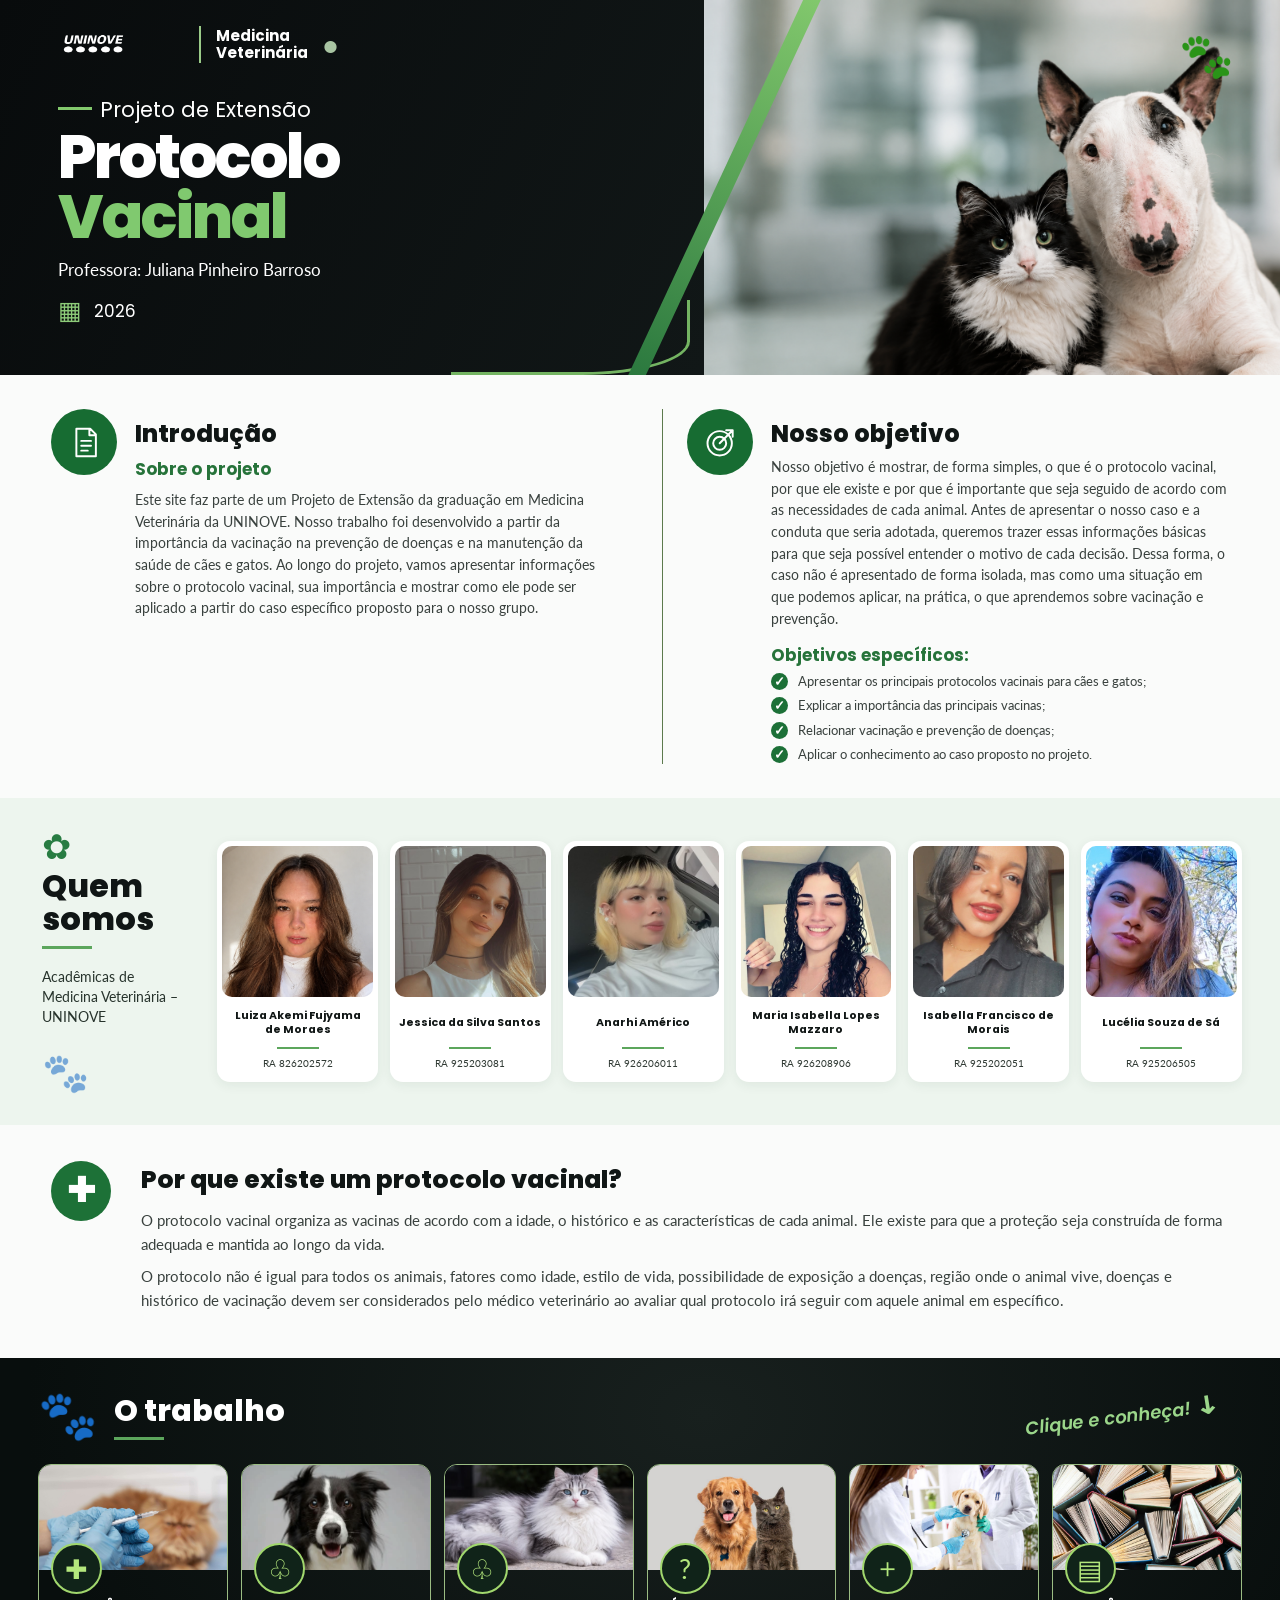
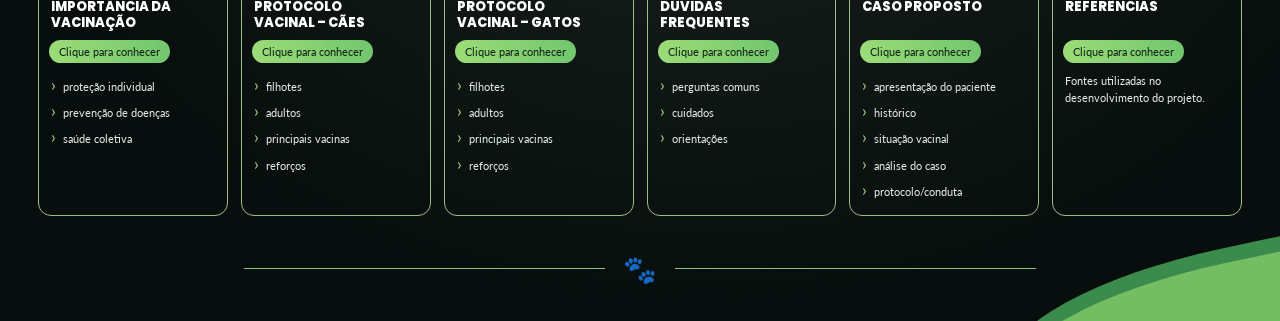
==== VETLINK/index.html @ 6db933c5 "Add files via upload Primeira versão do site VETLINK" ====
<!DOCTYPE html>
<html lang="pt-BR">
<head>
  <meta charset="UTF-8">
  <meta name="viewport" content="width=device-width, initial-scale=1.0">
  <title>Protocolo Vacinal | Medicina Veterinária - UNINOVE</title>

  <link rel="preconnect" href="https://fonts.googleapis.com">
  <link rel="preconnect" href="https://fonts.gstatic.com" crossorigin>
  <link href="https://fonts.googleapis.com/css2?family=Lato:wght@400;700;900&family=Poppins:wght@400;500;600;700;800&display=swap" rel="stylesheet">

  <link rel="stylesheet" href="css/style.css">
</head>

<body>

  <!-- BANNER PRINCIPAL -->
  <header class="hero" id="inicio">

    <div class="hero-copy">

      <div class="brand">
        <img src="img/uninove.png" alt="UNINOVE" class="uninove-logo">
        <span class="brand-divider"></span>
        <span class="course-name">Medicina<br>Veterinária</span>
        <span class="brand-paw" aria-hidden="true">●</span>
      </div>

      <div class="hero-title">
        <p class="project-label">Projeto de Extensão</p>

        <h1>
          Protocolo<br>
          <span>Vacinal</span>
        </h1>

        <p class="teacher">Professora: Juliana Pinheiro Barroso</p>

        <p class="year">
          <span class="calendar-icon" aria-hidden="true">▦</span>
          2026
        </p>
      </div>

      <div class="line-art" aria-hidden="true"></div>

    </div>

    <div class="hero-photo">
      <img src="img/banner-principal.png" alt="Cachorro e gato lado a lado">
      <span class="hero-paw" aria-hidden="true">🐾</span>
    </div>

  </header>


  <main>

    <!-- INTRODUÇÃO E OBJETIVO -->
    <section class="intro-section section-wrap" id="introducao">

      <article class="intro-column">

        <div class="round-icon" aria-hidden="true">
          <svg viewBox="0 0 48 48">
            <path d="M14 7h17l7 7v27H14zM30 7v8h8M20 22h12M20 28h12M20 34h8"/>
          </svg>
        </div>

        <div class="intro-content">
          <h2>Introdução</h2>
          <h3>Sobre o projeto</h3>

          <p>
            Este site faz parte de um Projeto de Extensão da graduação em Medicina Veterinária da UNINOVE. Nosso trabalho foi desenvolvido a partir da importância da vacinação na prevenção de doenças e na manutenção da saúde de cães e gatos. 

Ao longo do projeto, vamos apresentar informações sobre o protocolo vacinal, sua importância e mostrar como ele pode ser aplicado a partir do caso específico proposto para o nosso grupo. 
          </p>
        </div>

      </article>


      <article class="objective-column">

        <div class="round-icon" aria-hidden="true">
          <svg viewBox="0 0 48 48">
            <circle cx="23" cy="25" r="15"/>
            <circle cx="23" cy="25" r="8"/>
            <path d="M23 25 39 9M31 9h8v8M23 25l7-7"/>
          </svg>
        </div>

        <div class="intro-content">
          <h2>Nosso objetivo</h2>

          <p>
            Nosso objetivo é mostrar, de forma simples, o que é o protocolo vacinal, por que ele existe e por que é importante que seja seguido de acordo com as necessidades de cada animal. 

Antes de apresentar o nosso caso e a conduta que seria adotada, queremos trazer essas informações básicas para que seja possível entender o motivo de cada decisão. Dessa forma, o caso não é apresentado de forma isolada, mas como uma situação em que podemos aplicar, na prática, o que aprendemos sobre vacinação e prevenção. 
          </p>

          <h3 class="specific-title">Objetivos específicos:</h3>

          <ul class="check-list">
            <li>Apresentar os principais protocolos vacinais para cães e gatos;</li>
            <li>Explicar a importância das principais vacinas;</li>
            <li>Relacionar vacinação e prevenção de doenças;</li>
            <li>Aplicar o conhecimento ao caso proposto no projeto.</li>
          </ul>
        </div>

      </article>

    </section>


    <!-- QUEM SOMOS -->
    <section class="team-section" id="equipe">

      <div class="team-inner">

        <div class="team-heading">

          <span class="people-icon" aria-hidden="true">✿</span>

          <h2>Quem<br>somos</h2>

          <span class="short-rule"></span>

          <p>
            Acadêmicas de<br>
            Medicina Veterinária –<br>
            UNINOVE
          </p>

          <span class="pale-paw" aria-hidden="true">🐾</span>

        </div>


        <div class="team-grid">

          <article class="member-card">
            <img src="img/LUIZA.png" alt="Luiza Akemi Fujyama de Moraes">
            <h3>Luiza Akemi Fujyama<br>de Moraes</h3>
            <span class="member-rule"></span>
            <p>RA 826202572</p>
          </article>

          <article class="member-card">
            <img src="img/JESSICA.jpeg" alt="Jessica da Silva Santos">
            <h3>Jessica da Silva Santos</h3>
            <span class="member-rule"></span>
            <p>RA 925203081</p>
          </article>

          <article class="member-card">
            <img src="img/ANARHI.jpeg" alt="Anarhi Américo">
            <h3>Anarhi Américo</h3>
            <span class="member-rule"></span>
            <p>RA 926206011</p>
          </article>

          <article class="member-card">
            <img src="img/MARIA ISABELLA.jpeg" alt="Maria Isabella Lopes Mazzaro">
            <h3>Maria Isabella Lopes<br>Mazzaro</h3>
            <span class="member-rule"></span>
            <p>RA 926208906</p>
          </article>

          <article class="member-card">
            <img src="img/ISABELLA.jpeg" alt="Isabella Francisco de Morais">
            <h3>Isabella Francisco de Morais</h3>
            <span class="member-rule"></span>
            <p>RA 925202051</p>
          </article>

          <article class="member-card">
            <img src="img/LUCELIA.jpeg" alt="Lucélia Souza de Sá">
            <h3>Lucélia Souza de Sá</h3>
            <span class="member-rule"></span>
            <p>RA 925206505</p>
          </article>

        </div>

      </div>

    </section>


    <!-- IMPORTÂNCIA DO PROTOCOLO -->
    <section class="protocol-why section-wrap" id="protocolo">

      <div class="why-icon" aria-hidden="true">✚</div>

      <div>
        <h2>Por que existe um protocolo vacinal?</h2>

        <p>
          O protocolo vacinal organiza as vacinas de acordo com a idade,
          o histórico e as características de cada animal. Ele existe para
          que a proteção seja construída de forma adequada e mantida ao
          longo da vida.
        </p>

        <p>
          O protocolo não é igual para todos os animais, fatores como idade,
          estilo de vida, possibilidade de exposição a doenças, região onde
          o animal vive, doenças e histórico de vacinação devem ser
          considerados pelo médico veterinário ao avaliar qual protocolo
          irá seguir com aquele animal em específico.
        </p>
      </div>

    </section>


    <!-- O TRABALHO -->
    <section class="work-section" id="trabalho">

      <div class="work-inner">

        <div class="work-heading">

          <span class="work-paw" aria-hidden="true">🐾</span>

          <div>
            <h2>O trabalho</h2>
            <span class="short-rule"></span>
          </div>

          <p class="click-note">
            Clique e conheça!
            <span>↘</span>
          </p>

        </div>


        <div class="work-grid">

          <!-- CARD 1 -->
          <a class="work-card" href="pages/importancia-vacinacao.html">

            <img src="img/principais-vacinas.jpg" alt="Materiais utilizados na vacinação">

            <span class="work-symbol">✚</span>

            <h3>IMPORTÂNCIA DA<br>VACINAÇÃO</h3>

            <span class="card-cta">Clique para conhecer</span>

            <ul>
              <li>proteção individual</li>
              <li>prevenção de doenças</li>
              <li>saúde coletiva</li>
            </ul>

          </a>


          <!-- CARD 2 -->
          <a class="work-card" href="pages/protocolo-caes.html">

            <img src="img/cachorro.jpeg" alt="Cachorro">

            <span class="work-symbol">♧</span>

            <h3>PROTOCOLO<br>VACINAL – CÃES</h3>

            <span class="card-cta">Clique para conhecer</span>

            <ul>
              <li>filhotes</li>
              <li>adultos</li>
              <li>principais vacinas</li>
              <li>reforços</li>
            </ul>

          </a>


          <!-- CARD 3 -->
          <a class="work-card" href="pages/protocolo-gatos.html">

            <img src="img/gato.jpeg" alt="Gato">

            <span class="work-symbol">♧</span>

            <h3>PROTOCOLO<br>VACINAL – GATOS</h3>

            <span class="card-cta">Clique para conhecer</span>

            <ul>
              <li>filhotes</li>
              <li>adultos</li>
              <li>principais vacinas</li>
              <li>reforços</li>
            </ul>

          </a>


          <!-- CARD 4 -->
          <a class="work-card" href="pages/duvidas-frequentes.html">

            <img src="img/duvida.jpg" alt="Profissional veterinário atendendo um animal">

            <span class="work-symbol">?</span>

            <h3>DÚVIDAS<br>FREQUENTES</h3>

            <span class="card-cta">Clique para conhecer</span>

            <ul>
              <li>perguntas comuns</li>
              <li>cuidados</li>
              <li>orientações</li>
            </ul>

          </a>


          <!-- CARD 5 -->
          <a class="work-card" href="pages/caso-proposto.html">

            <img src="img/caso-proposto.jpg" alt="Atendimento veterinário">

            <span class="work-symbol">＋</span>

            <h3>CASO PROPOSTO</h3>

            <span class="card-cta">Clique para conhecer</span>

            <ul>
              <li>apresentação do paciente</li>
              <li>histórico</li>
              <li>situação vacinal</li>
              <li>análise do caso</li>
              <li>protocolo/conduta</li>
            </ul>

          </a>


          <!-- CARD 6 -->
          <a class="work-card" href="pages/referencias.html">

            <img src="img/referencias.jpg" alt="Livros e materiais de consulta">

            <span class="work-symbol">▤</span>

            <h3>REFERÊNCIAS</h3>

            <span class="card-cta">Clique para conhecer</span>

            <p class="reference-summary">
              Fontes utilizadas no desenvolvimento do projeto.
            </p>

          </a>

        </div>


        <!-- RODAPÉ -->
        <footer class="site-footer">
          <span></span>
          <b>🐾</b>
          <span></span>
        </footer>

      </div>

    </section>

  </main>

  <script src="js/script.js"></script>

</body>
</html>
---- VETLINK/css/style.css ----
* {
  margin: 0;
  padding: 0;
  box-sizing: border-box;
}

:root {
  --green-dark: #26402B;
  --green: #5C7A4D;
  --green-light: #A8C4A2;
  --green-bright: #83C96D;
  --cream: #E7E2D6;
  --brown: #8A6F4E;
  --ink: #101615;
  --paper: #FAFBFA;
}

html {
  scroll-behavior: smooth;
}

body {
  color: var(--ink);
  background: var(--paper);
  font-family: "Lato", sans-serif;
}

img {
  display: block;
  max-width: 100%;
}


/* BANNER PRINCIPAL */

.hero {
  min-height: 375px;
  display: grid;
  grid-template-columns: 55% 45%;
  background: #080d0d;
  color: white;
  overflow: hidden;
}

.hero-copy {
  position: relative;
  z-index: 1;
  padding: 22px 34px 26px 4.5vw;
  background: linear-gradient(115deg, #080b0c 0%, #111717 100%);
}

.hero-copy::after {
  content: "";
  position: absolute;
  top: -8%;
  right: -25px;
  width: 16px;
  height: 120%;
  background: linear-gradient(var(--green-bright), #26743c);
  transform: rotate(25deg);
  z-index: 3;
}

.brand {
  display: flex;
  align-items: center;
  gap: 15px;
  min-height: 44px;
  position: relative;
  z-index: 4;
}

.uninove-logo {
  width: 126px;
  max-height: 40px;
  object-fit: contain;
  object-position: left center;
}

.brand-divider {
  height: 37px;
  width: 2px;
  background: #9acb88;
}

.course-name {
  font: 700 15px/1.15 "Poppins", sans-serif;
}

.brand-paw {
  color: var(--green-light);
  font-size: 25px;
}

.hero-title {
  margin-top: 28px;
  position: relative;
  z-index: 4;
}

.project-label {
  font: 400 21px "Poppins", sans-serif;
  margin-left: 42px;
  position: relative;
}

.project-label::before {
  content: "";
  width: 34px;
  height: 3px;
  background: var(--green-bright);
  position: absolute;
  left: -42px;
  top: 13px;
}

.hero h1 {
  font: 800 clamp(42px, 5vw, 61px)/.98 "Poppins", sans-serif;
  letter-spacing: -2px;
  margin: 2px 0 12px;
}

.hero h1 span {
  color: #80c96f;
}

.teacher {
  font-size: 17px;
  margin: 10px 0 12px;
}

.year {
  font: 17px "Poppins", sans-serif;
  display: flex;
  gap: 12px;
  align-items: center;
}

.calendar-icon {
  color: #8dcc79;
  font-size: 25px;
}

.line-art {
  position: absolute;
  bottom: 0;
  right: 2%;
  width: 34%;
  height: 75px;
  border-bottom: 3px solid #7fc66b;
  border-right: 3px solid #7fc66b;
  border-radius: 0 0 45% 0;
  opacity: .9;
}

.hero-photo {
  min-height: 375px;
  position: relative;
  margin-left: -1px;
}

.hero-photo img {
  width: 100%;
  height: 100%;
  min-height: 375px;
  object-fit: cover;
  object-position: center;
}

.hero-paw {
  position: absolute;
  right: 8%;
  top: 28px;
  font-size: 44px;
  filter: grayscale(1) sepia(1) saturate(4) hue-rotate(65deg);
}


/* INTRODUÇÃO E OBJETIVO */

.section-wrap {
  width: min(1200px, 92%);
  margin: 0 auto;
}

.intro-section {
  min-height: 318px;
  display: grid;
  grid-template-columns: 1fr 1fr;
  gap: 44px;
  padding-top: 34px;
  padding-bottom: 34px;
}

.intro-column,
.objective-column {
  display: flex;
  align-items: flex-start;
  gap: 18px;
}

.objective-column {
  border-left: 1px solid var(--green);
  padding-left: 24px;
}

.round-icon {
  width: 66px;
  height: 66px;
  flex: 0 0 66px;
  border-radius: 50%;
  background: #176c32;
  display: grid;
  place-items: center;
}

.round-icon svg {
  width: 39px;
  height: 39px;
  fill: none;
  stroke: white;
  stroke-width: 2.4;
  stroke-linecap: round;
  stroke-linejoin: round;
}

.intro-content h2 {
  font: 800 24px "Poppins", sans-serif;
  margin: 7px 0 5px;
}

.intro-content h3 {
  color: #26733a;
  font: 700 17px "Poppins", sans-serif;
  margin-bottom: 7px;
}

.intro-content p {
  color: #39413e;
  font-size: 14px;
  line-height: 1.55;
}

.intro-content .specific-title {
  margin: 12px 0 5px;
}

.check-list {
  list-style: none;
  display: grid;
  gap: 7px;
}

.check-list li {
  color: #39413e;
  font-size: 13px;
  line-height: 1.35;
}

.check-list li::before {
  content: "✓";
  display: inline-grid;
  place-items: center;
  width: 17px;
  height: 17px;
  border-radius: 50%;
  background: #1c7037;
  color: white;
  font-weight: 900;
  margin-right: 10px;
}


/* EQUIPE */

.team-section {
  background: #edf5ee;
  padding: 30px 0;
}

.team-inner {
  width: min(1440px, 94%);
  margin: auto;
  display: grid;
  grid-template-columns: 155px 1fr;
  gap: 24px;
  align-items: center;
}

.team-heading {
  align-self: stretch;
  padding: 0 0 0 4px;
}

.people-icon {
  color: #287c42;
  font-size: 35px;
  line-height: 1;
}

.team-heading h2 {
  font: 800 32px/1.05 "Poppins", sans-serif;
  margin: 6px 0 10px;
}

.short-rule {
  display: block;
  width: 50px;
  height: 3px;
  background: #5ca65c;
}

.team-heading p {
  margin-top: 18px;
  font-size: 14px;
  line-height: 1.45;
  color: #27332c;
}

.pale-paw {
  display: block;
  margin-top: 20px;
  font-size: 38px;
  opacity: .55;
}

.team-grid {
  display: grid;
  grid-template-columns: repeat(6, minmax(0, 1fr));
  gap: 12px;
}

.member-card {
  min-width: 0;
  background: #fff;
  border-radius: 13px;
  padding: 5px 5px 13px;
  text-align: center;
  box-shadow: 0 3px 12px rgba(30, 60, 38, .07);
}

.member-card img {
  width: 100%;
  aspect-ratio: 1 / 1;
  object-fit: cover;
  border-radius: 10px;
}

.member-card h3 {
  min-height: 38px;
  display: flex;
  align-items: center;
  justify-content: center;
  font: 700 clamp(9px, .85vw, 12px)/1.25 "Poppins", sans-serif;
  margin: 7px 2px 5px;
}

.member-rule {
  display: block;
  width: 42px;
  height: 2px;
  background: #5ca65c;
  margin: 0 auto 8px;
}

.member-card p {
  font-size: clamp(9px, .8vw, 11px);
  color: #303a34;
}


/* POR QUE EXISTE UM PROTOCOLO VACINAL */

.protocol-why {
  display: grid;
  grid-template-columns: 68px 1fr;
  gap: 22px;
  align-items: start;
  padding-top: 36px;
  padding-bottom: 38px;
}

.why-icon {
  width: 60px;
  height: 60px;
  display: grid;
  place-items: center;
  border-radius: 50%;
  color: white;
  background: #1d7137;
  font: 700 34px "Poppins", sans-serif;
}

.protocol-why h2 {
  font: 800 25px "Poppins", sans-serif;
  margin: 0 0 9px;
}

.protocol-why p {
  color: #39413e;
  font-size: 15px;
  line-height: 1.6;
  margin: 0 0 8px;
}


/* SEÇÃO O TRABALHO */

.work-section {
  color: white;
  background: radial-gradient(ellipse at 55% 10%, #18201e 0%, #080e0d 68%);
  padding: 27px 0 0;
  overflow: hidden;
  position: relative;
}

.work-section::after {
  content: "";
  position: absolute;
  width: 330px;
  height: 100px;
  right: -55px;
  bottom: -55px;
  border-radius: 70% 0 0 0;
  background: #75bd62;
  transform: rotate(-12deg);
  box-shadow: 0 -15px 0 #3b8b4c;
}

.work-inner {
  width: min(1440px, 94%);
  margin: auto;
  position: relative;
  z-index: 1;
}

.work-heading {
  display: flex;
  align-items: center;
  gap: 16px;
  margin-bottom: 20px;
  position: relative;
}

.work-paw {
  font-size: 48px;
  color: #83c96d;
}

.work-heading h2 {
  font: 800 30px "Poppins", sans-serif;
}

.work-heading .short-rule {
  margin-top: 3px;
}

.click-note {
  margin-left: auto;
  margin-right: 2%;
  color: #9bd68a;
  font: italic 600 18px "Poppins", sans-serif;
  transform: rotate(-7deg);
}

.click-note span {
  display: inline-block;
  font-size: 27px;
  transform: rotate(35deg);
}

.work-grid {
  display: grid;
  grid-template-columns: repeat(6, minmax(0, 1fr));
  gap: 13px;
}

.work-card {
  min-width: 0;
  min-height: 310px;
  color: white;
  text-decoration: none;
  border: 1px solid #9bbd83;
  border-radius: 13px;
  overflow: hidden;
  padding: 0 0 12px;
  position: relative;
  transition: transform .2s ease, border-color .2s ease;
}

.work-card:hover {
  transform: translateY(-5px);
  border-color: #a7e58c;
}

.work-card > img {
  width: 100%;
  height: 105px;
  object-fit: cover;
}

.work-symbol {
  display: grid;
  place-items: center;
  width: 51px;
  height: 51px;
  border-radius: 50%;
  border: 2px solid #a1d76d;
  background: #102319;
  color: #b4e77d;
  font-size: 27px;
  margin: -27px 0 5px 12px;
  position: relative;
}

.work-card h3 {
  font: 800 13px/1.25 "Poppins", sans-serif;
  padding: 0 12px;
  min-height: 34px;
}

.card-cta {
  display: block;
  width: max-content;
  max-width: calc(100% - 20px);
  margin: 7px 10px 9px;
  padding: 5px 10px;
  border-radius: 20px;
  color: #102014;
  background: linear-gradient(90deg, #9bdc77, #72c66e);
  font-size: 11px;
  white-space: nowrap;
}

.work-card ul {
  list-style: none;
  padding: 0 12px;
}

.work-card li,
.reference-summary {
  font-size: 11px;
  line-height: 1.55;
  color: #e7eee8;
}

.work-card li::before {
  content: "›";
  color: #9bdc77;
  font-size: 17px;
  margin-right: 7px;
}

.reference-summary {
  padding: 0 12px;
}


/* RODAPÉ */

.site-footer {
  height: 105px;
  display: flex;
  align-items: center;
  justify-content: center;
  gap: 18px;
  position: relative;
  z-index: 2;
}

.site-footer span {
  width: 30%;
  height: 1px;
  background: #8cbf79;
}

.site-footer b {
  font-size: 27px;
  color: #9bdc77;
}


/* RESPONSIVIDADE */

@media (max-width: 1050px) {

  .team-inner {
    grid-template-columns: 125px 1fr;
    gap: 14px;
  }

  .team-grid {
    gap: 8px;
  }

  .member-card {
    padding: 4px 4px 10px;
  }

  .work-inner {
    width: 96%;
  }

  .work-grid {
    gap: 8px;
  }

  .work-card h3 {
    font-size: 11px;
    padding: 0 8px;
  }

  .work-card ul {
    padding: 0 8px;
  }

  .card-cta {
    margin-left: 7px;
    font-size: 9px;
    padding: 5px 7px;
  }

}


@media (max-width: 760px) {

  .hero {
    grid-template-columns: 1fr;
  }

  .hero-copy {
    min-height: 330px;
    padding-left: 7%;
  }

  .hero-copy::after {
    display: none;
  }

  .hero-photo,
  .hero-photo img {
    min-height: 250px;
    max-height: 300px;
  }

  .intro-section {
    grid-template-columns: 1fr;
    gap: 26px;
    padding-top: 28px;
    padding-bottom: 28px;
  }

  .objective-column {
    border-left: 0;
    border-top: 1px solid var(--green);
    padding: 24px 0 0;
  }

  .team-inner {
    grid-template-columns: 1fr;
  }

  .team-heading {
    display: grid;
    grid-template-columns: 48px 1fr;
    column-gap: 10px;
    align-items: center;
  }

  .team-heading h2 {
    margin: 0;
  }

  .team-heading .short-rule,
  .team-heading p,
  .pale-paw {
    display: none;
  }

  .team-grid {
    grid-template-columns: repeat(3, minmax(0, 1fr));
    gap: 12px;
  }

  .member-card h3 {
    font-size: 10px;
  }

  .protocol-why {
    grid-template-columns: 48px 1fr;
    gap: 14px;
    padding-top: 28px;
    padding-bottom: 28px;
  }

  .why-icon {
    width: 46px;
    height: 46px;
    font-size: 27px;
  }

  .protocol-why h2 {
    font-size: 21px;
  }

  .protocol-why p {
    font-size: 14px;
  }

  .work-grid {
    grid-template-columns: repeat(2, minmax(0, 1fr));
    gap: 12px;
  }

  .work-card {
    min-height: 300px;
  }

  .work-card > img {
    height: 125px;
  }

  .work-card h3 {
    font-size: 13px;
  }

  .card-cta {
    font-size: 11px;
  }

  .work-card li,
  .reference-summary {
    font-size: 12px;
  }

}


@media (max-width: 420px) {

  .brand {
    gap: 9px;
  }

  .uninove-logo {
    width: 105px;
  }

  .course-name {
    font-size: 12px;
  }

  .hero h1 {
    font-size: 43px;
  }

  .project-label {
    font-size: 17px;
  }

  .intro-column,
  .objective-column {
    gap: 12px;
  }

  .round-icon {
    width: 52px;
    height: 52px;
    flex-basis: 52px;
  }

  .round-icon svg {
    width: 31px;
    height: 31px;
  }

  .intro-content h2 {
    font-size: 20px;
  }

  .team-grid {
    gap: 8px;
  }

  .member-card h3 {
    font-size: 9px;
  }

  .member-card p {
    font-size: 8px;
  }

  .work-heading h2 {
    font-size: 25px;
  }

  .click-note {
    font-size: 13px;
  }

}

/* =================================
   PÁGINAS INTERNAS DOS CONTEÚDOS
================================= */

.content-header {
  min-height: 280px;
  padding: 25px 6%;
  background: #0b1110;
  color: white;
  position: relative;
  overflow: hidden;
}

.content-header::after {
  content: "";
  position: absolute;
  width: 300px;
  height: 300px;
  border: 2px solid #5c7a4d;
  border-radius: 50%;
  right: -100px;
  top: -140px;
  opacity: 0.35;
}

.back-link {
  display: inline-block;
  color: #a8c4a2;
  text-decoration: none;
  font-size: 14px;
  font-weight: 700;
  position: relative;
  z-index: 1;
}

.back-link:hover {
  color: white;
}

.content-header-title {
  margin-top: 55px;
  position: relative;
  z-index: 1;
}

.content-header-title > span {
  color: #a8c4a2;
  font-size: 12px;
  font-weight: 700;
  letter-spacing: 2px;
}

.content-header-title h1 {
  font: 800 clamp(30px, 5vw, 48px)/1.2 "Poppins", sans-serif;
  margin: 10px 0;
}

.content-header-title h1 strong {
  color: #83c96d;
}

.content-header-title p {
  color: #d5ddd6;
  font-size: 16px;
}

.content-page {
  width: min(1050px, 90%);
  margin: 45px auto;
}

.content-image {
  width: 100%;
  height: 300px;
  overflow: hidden;
  border-radius: 16px;
  margin-bottom: 45px;
}

.content-image img {
  width: 100%;
  height: 100%;
  object-fit: cover;
}

.article-section,
.vaccine-types {
  margin-bottom: 50px;
}

.section-heading {
  display: flex;
  align-items: center;
  gap: 16px;
  margin-bottom: 22px;
}

.section-number {
  font: 800 30px "Poppins", sans-serif;
  color: #5c7a4d;
  opacity: 0.8;
}

.section-label {
  color: #5c7a4d;
  font-size: 11px;
  font-weight: 900;
  letter-spacing: 2px;
}

.section-heading h2 {
  color: #17221b;
  font: 800 27px "Poppins", sans-serif;
}

.article-text {
  padding-left: 48px;
}

.article-text p {
  color: #39413e;
  font-size: 16px;
  line-height: 1.8;
  margin-bottom: 18px;
  text-align: justify;
}

.vaccine-cards {
  display: grid;
  grid-template-columns: repeat(2, 1fr);
  gap: 22px;
  margin-left: 48px;
}

.vaccine-type-card {
  padding: 27px;
  border-radius: 14px;
  background: #edf5ee;
  border: 1px solid #d5e4d4;
}

.non-core-card {
  background: #f4f1e9;
  border-color: #e7e0d2;
}

.vaccine-card-icon {
  width: 43px;
  height: 43px;
  display: grid;
  place-items: center;
  border-radius: 50%;
  background: #26733a;
  color: white;
  font-size: 24px;
  font-weight: 700;
  margin-bottom: 15px;
}

.non-core-card .vaccine-card-icon {
  background: #8a6f4e;
}

.vaccine-category {
  color: #5c7a4d;
  font-size: 11px;
  font-weight: 900;
  letter-spacing: 2px;
}

.non-core-card .vaccine-category {
  color: #8a6f4e;
}

.vaccine-type-card h3 {
  font: 800 23px "Poppins", sans-serif;
  margin: 5px 0 12px;
  color: #17221b;
}

.vaccine-type-card > p {
  color: #39413e;
  font-size: 15px;
  line-height: 1.7;
  margin-bottom: 20px;
}

.examples {
  border-top: 1px solid rgba(38, 64, 43, 0.2);
  padding-top: 15px;
}

.examples strong {
  display: block;
  color: #26402b;
  font: 700 14px "Poppins", sans-serif;
  margin-bottom: 9px;
}

.examples p {
  color: #39413e;
  font-size: 14px;
  line-height: 1.6;
  margin-bottom: 7px;
}

.protocol-note {
  display: flex;
  gap: 20px;
  align-items: flex-start;
  background: #17251b;
  color: white;
  padding: 28px;
  border-radius: 14px;
  margin: 45px 0;
}

.note-icon {
  flex: 0 0 45px;
  height: 45px;
  display: grid;
  place-items: center;
  border-radius: 50%;
  background: #5c9c51;
  color: white;
  font-size: 25px;
}

.protocol-note h2 {
  font: 700 20px "Poppins", sans-serif;
  margin-bottom: 8px;
}

.protocol-note p {
  color: #e1e9e1;
  font-size: 15px;
  line-height: 1.7;
}

.content-back {
  text-align: center;
  margin: 45px 0 20px;
}

.content-back a {
  display: inline-block;
  padding: 12px 24px;
  border-radius: 25px;
  background: #5c7a4d;
  color: white;
  text-decoration: none;
  font-weight: 700;
  transition: background 0.2s;
}

.content-back a:hover {
  background: #26402b;
}

.content-footer {
  min-height: 90px;
  background: #0b1110;
  display: flex;
  align-items: center;
  justify-content: center;
  gap: 20px;
}

.content-footer span {
  width: 25%;
  height: 1px;
  background: #8cbf79;
}

.content-footer b {
  font-size: 28px;
  color: #9bdc77;
}


/* RESPONSIVIDADE DAS PÁGINAS INTERNAS */

@media (max-width: 650px) {

  .content-header {
    min-height: 250px;
  }

  .content-header-title {
    margin-top: 45px;
  }

  .content-header-title > span {
    font-size: 9px;
  }

  .content-header-title h1 {
    font-size: 30px;
  }

  .content-header-title p {
    font-size: 14px;
  }

  .content-page {
    width: 90%;
    margin: 30px auto;
  }

  .content-image {
    height: 210px;
    margin-bottom: 32px;
  }

  .section-heading h2 {
    font-size: 21px;
  }

  .section-number {
    font-size: 24px;
  }

  .article-text {
    padding-left: 0;
  }

  .article-text p {
    font-size: 14px;
    text-align: left;
  }

  .vaccine-cards {
    grid-template-columns: 1fr;
    margin-left: 0;
  }

  .vaccine-type-card {
    padding: 22px;
  }

  .protocol-note {
    padding: 20px;
    gap: 13px;
  }

  .protocol-note h2 {
    font-size: 17px;
  }

  .protocol-note p {
    font-size: 14px;
  }

}

/* =================================
   PÁGINA: PROTOCOLO VACINAL EM CÃES
================================= */

.dog-header {
  background: linear-gradient(115deg, #080d0d, #17251b);
}

.dog-header::after {
  border-color: #83c96d;
}


/* LISTAS */

.dog-list {
  list-style: none;
  padding: 5px 0 12px 18px;
}

.dog-list li {
  position: relative;
  color: #39413e;
  font-size: 15px;
  line-height: 1.7;
  padding-left: 20px;
  margin-bottom: 5px;
}

.dog-list li::before {
  content: "›";
  position: absolute;
  left: 0;
  top: 0;
  color: #5c9c51;
  font-size: 22px;
  font-weight: 900;
  line-height: 1.2;
}


/* DESTAQUE DE IMPORTANTE */

.dog-warning {
  display: flex;
  align-items: flex-start;
  gap: 17px;
  margin: 28px 0 15px 48px;
  padding: 23px;
  background: #edf5ee;
  border-left: 4px solid #5c9c51;
  border-radius: 0 12px 12px 0;
}

.warning-icon {
  flex: 0 0 36px;
  width: 36px;
  height: 36px;
  display: grid;
  place-items: center;
  border-radius: 50%;
  background: #5c9c51;
  color: white;
  font: 800 23px "Poppins", sans-serif;
}

.dog-warning h3 {
  color: #26402b;
  font: 800 18px "Poppins", sans-serif;
  margin-bottom: 7px;
}

.dog-warning p {
  color: #39413e;
  font-size: 14px;
  line-height: 1.7;
}

.source-note {
  margin: 0 0 45px 48px;
  color: #718073;
  font-size: 12px;
  font-style: italic;
}


/* BLOCOS DE VACINAS */

.dog-vaccine-block {
  margin: 25px 0 30px 48px;
  padding: 24px 25px;
  background: #f3f6f1;
  border-radius: 12px;
  border: 1px solid #e0e9dd;
}

.dog-vaccine-block:nth-of-type(even) {
  background: #f6f3ed;
  border-color: #e9e2d6;
}

.dog-subheading {
  display: flex;
  align-items: center;
  gap: 12px;
  margin-bottom: 13px;
}

.dog-sub-icon {
  width: 34px;
  height: 34px;
  flex: 0 0 34px;
  display: grid;
  place-items: center;
  border-radius: 50%;
  background: #5c7a4d;
  color: white;
  font-size: 19px;
  font-weight: 900;
}

.dog-subheading h3 {
  color: #26402b;
  font: 700 19px "Poppins", sans-serif;
}

.dog-vaccine-block .article-text {
  padding-left: 46px;
}

.dog-vaccine-block .article-text p:last-child {
  margin-bottom: 0;
}


/* ESTILO DE VIDA */

.lifestyle-section {
  padding: 28px;
  background: #f4f1e9;
  border-radius: 14px;
}

.lifestyle-section .section-heading {
  margin-bottom: 18px;
}

.lifestyle-section .article-text {
  padding-left: 48px;
}

.lifestyle-list {
  padding-top: 8px;
  padding-bottom: 12px;
}


/* AVISO EDUCATIVO FINAL */

.educational-warning {
  display: flex;
  align-items: center;
  gap: 18px;
  padding: 24px;
  margin: 40px 0;
  background: #17251b;
  color: white;
  border-radius: 13px;
}

.educational-icon {
  flex: 0 0 42px;
  width: 42px;
  height: 42px;
  display: grid;
  place-items: center;
  background: #5c9c51;
  color: white;
  border-radius: 50%;
  font-size: 23px;
}

.educational-warning p {
  color: #e4ebe3;
  font-size: 14px;
  line-height: 1.7;
}


/* RESPONSIVIDADE */

@media (max-width: 650px) {

  .dog-warning {
    margin-left: 0;
    padding: 18px;
    gap: 12px;
  }

  .dog-warning p {
    font-size: 13px;
  }

  .source-note {
    margin-left: 0;
  }

  .dog-vaccine-block {
    margin-left: 0;
    padding: 19px;
  }

  .dog-vaccine-block .article-text {
    padding-left: 0;
  }

  .dog-subheading h3 {
    font-size: 17px;
  }

  .dog-list {
    padding-left: 4px;
  }

  .dog-list li {
    font-size: 14px;
  }

  .lifestyle-section {
    padding: 18px;
  }

  .lifestyle-section .article-text {
    padding-left: 0;
  }

  .educational-warning {
    padding: 18px;
    gap: 12px;
  }

  .educational-warning p {
    font-size: 13px;
  }

}

/* =================================
   PÁGINA: PROTOCOLO VACINAL EM GATOS
================================= */

.cat-header {
  background: linear-gradient(115deg, #080d0d, #17251b);
}

.cat-header::after {
  border-color: #a8c4a2;
}


/* LISTAS */

.cat-list {
  list-style: none;
  padding: 5px 0 12px 18px;
}

.cat-list li {
  position: relative;
  color: #39413e;
  font-size: 15px;
  line-height: 1.7;
  padding-left: 20px;
  margin-bottom: 5px;
}

.cat-list li::before {
  content: "›";
  position: absolute;
  left: 0;
  top: 0;
  color: #5c9c51;
  font-size: 22px;
  font-weight: 900;
  line-height: 1.2;
}


/* ALERTA INICIAL */

.cat-intro-alert {
  display: flex;
  align-items: flex-start;
  gap: 18px;
  padding: 25px;
  margin-bottom: 48px;
  background: #edf5ee;
  border: 1px solid #d5e4d4;
  border-left: 5px solid #5c9c51;
  border-radius: 12px;
}

.cat-alert-icon {
  flex: 0 0 38px;
  width: 38px;
  height: 38px;
  display: grid;
  place-items: center;
  background: #5c7a4d;
  color: white;
  border-radius: 50%;
  font: 800 23px "Poppins", sans-serif;
}

.cat-intro-alert h2 {
  color: #26402b;
  font: 700 19px "Poppins", sans-serif;
  margin-bottom: 10px;
}

.cat-intro-alert p {
  color: #39413e;
  font-size: 14px;
  line-height: 1.8;
}


/* BLOCO FELV */

.felv-card {
  margin-left: 48px;
  padding: 27px;
  background: #f3f6f1;
  border: 1px solid #dfe9dc;
  border-radius: 14px;
}

.felv-card-top {
  display: flex;
  align-items: center;
  gap: 13px;
  margin-bottom: 20px;
}

.felv-symbol {
  flex: 0 0 42px;
  width: 42px;
  height: 42px;
  display: grid;
  place-items: center;
  border-radius: 50%;
  background: #5c7a4d;
  color: white;
  font-size: 24px;
  font-weight: 700;
}

.felv-label {
  color: #5c7a4d;
  font-size: 11px;
  font-weight: 900;
  letter-spacing: 2px;
}

.felv-card-top h3 {
  color: #26402b;
  font: 700 21px "Poppins", sans-serif;
  margin-top: 3px;
}

.felv-card .article-text {
  padding-left: 55px;
}

.felv-warning {
  display: flex;
  align-items: flex-start;
  gap: 13px;
  margin-top: 20px;
  padding: 18px;
  background: #e7e2d6;
  border-radius: 10px;
}

.felv-warning span {
  flex: 0 0 28px;
  width: 28px;
  height: 28px;
  display: grid;
  place-items: center;
  border-radius: 50%;
  background: #8a6f4e;
  color: white;
  font-weight: 900;
}

.felv-warning p {
  color: #463d32;
  font-size: 14px;
  line-height: 1.7;
}


/* RESPONSIVIDADE */

@media (max-width: 650px) {

  .cat-intro-alert {
    padding: 18px;
    gap: 12px;
    margin-bottom: 35px;
  }

  .cat-intro-alert h2 {
    font-size: 16px;
  }

  .cat-intro-alert p {
    font-size: 13px;
  }

  .felv-card {
    margin-left: 0;
    padding: 19px;
  }

  .felv-card .article-text {
    padding-left: 0;
  }

  .felv-card-top h3 {
    font-size: 18px;
  }

  .felv-warning {
    padding: 14px;
  }

  .felv-warning p {
    font-size: 13px;
  }

  .cat-list {
    padding-left: 4px;
  }

  .cat-list li {
    font-size: 14px;
  }

}

/* ========================================
   PÁGINA: DÚVIDAS FREQUENTES
======================================== */

.faq-header {
    background-color: var(--verde-escuro, #26402B);
}

.faq-page {
    max-width: 1050px;
}

.faq-image {
    width: 100%;
    height: 300px;
    margin-bottom: 45px;
    overflow: hidden;
    border-radius: 14px;
}

.faq-image img {
    width: 100%;
    height: 100%;
    object-fit: cover;
}

.faq-introduction {
    max-width: 800px;
    margin: 0 auto 40px;
    text-align: center;
}

.faq-introduction h2 {
    margin-bottom: 12px;
    color: #26402B;
    font-family: 'Poppins', sans-serif;
    font-size: 25px;
}

.faq-introduction p {
    color: #555;
    font-family: 'Lato', sans-serif;
    font-size: 16px;
    line-height: 1.8;
}

.faq-list {
    display: flex;
    flex-direction: column;
    gap: 16px;
}

.faq-item {
    display: flex;
    gap: 22px;
    padding: 25px 28px;
    background-color: #F3F4F0;
    border-left: 4px solid #5C7A4D;
    border-radius: 10px;
}

.faq-number {
    flex-shrink: 0;
    color: #5C7A4D;
    font-family: 'Poppins', sans-serif;
    font-size: 20px;
    font-weight: 700;
}

.faq-content {
    flex: 1;
}

.faq-content h3 {
    margin: 0 0 12px;
    color: #26402B;
    font-family: 'Poppins', sans-serif;
    font-size: 17px;
    font-weight: 600;
    line-height: 1.5;
}

.faq-content p {
    margin: 0 0 12px;
    color: #444;
    font-family: 'Lato', sans-serif;
    font-size: 15px;
    line-height: 1.8;
}

.faq-content p:last-child {
    margin-bottom: 0;
}

.faq-factors {
    display: grid;
    grid-template-columns: repeat(2, 1fr);
    gap: 8px 25px;
    margin: 15px 0;
    padding-left: 20px;
    color: #444;
    font-family: 'Lato', sans-serif;
    font-size: 15px;
    line-height: 1.7;
}

.faq-factors li::marker {
    color: #5C7A4D;
}

.faq-important {
    display: flex;
    gap: 20px;
    align-items: flex-start;
    margin-top: 45px;
    padding: 28px;
    background-color: #26402B;
    border-radius: 12px;
    color: #FFFFFF;
}

.faq-important-icon {
    display: flex;
    flex-shrink: 0;
    align-items: center;
    justify-content: center;
    width: 35px;
    height: 35px;
    border: 2px solid #A8C4A2;
    border-radius: 50%;
    color: #A8C4A2;
    font-family: 'Poppins', sans-serif;
    font-size: 21px;
    font-weight: 700;
}

.faq-important h2 {
    margin: 0 0 12px;
    color: #A8C4A2;
    font-family: 'Poppins', sans-serif;
    font-size: 19px;
}

.faq-important p {
    margin: 0 0 12px;
    color: #F3F4F0;
    font-family: 'Lato', sans-serif;
    font-size: 14px;
    line-height: 1.8;
}

.faq-important p:last-child {
    margin-bottom: 0;
}

.faq-home-link {
    display: inline-block;
    margin-top: 35px;
}


/* RESPONSIVIDADE - DÚVIDAS FREQUENTES */

@media (max-width: 768px) {
    .faq-image {
        height: 220px;
        margin-bottom: 30px;
    }

    .faq-item {
        gap: 15px;
        padding: 20px;
    }

    .faq-content h3 {
        font-size: 16px;
    }

    .faq-content p {
        font-size: 14px;
    }

    .faq-factors {
        grid-template-columns: 1fr;
        gap: 5px;
    }

    .faq-important {
        gap: 14px;
        padding: 22px;
    }
}

@media (max-width: 480px) {
    .faq-image {
        height: 180px;
    }

    .faq-item {
        gap: 12px;
        padding: 17px 15px;
    }

    .faq-number {
        font-size: 17px;
    }

    .faq-important {
        flex-direction: column;
    }
}

/* ========================================
   PÁGINA: CASO PROPOSTO - LUPITA
======================================== */

.case-header {
    background-color: #26402B;
}

.case-page {
    max-width: 1050px;
}

.case-image {
    width: 100%;
    height: 300px;
    margin-bottom: 40px;
    overflow: hidden;
    border-radius: 14px;
}

.case-image img {
    width: 100%;
    height: 100%;
    object-fit: cover;
}

.case-introduction {
    max-width: 800px;
    margin: 0 auto 45px;
    text-align: center;
}

.case-tag {
    display: inline-block;
    margin-bottom: 12px;
    padding: 7px 15px;
    background-color: #E7E2D6;
    border-radius: 20px;
    color: #5C7A4D;
    font-family: 'Poppins', sans-serif;
    font-size: 11px;
    font-weight: 700;
    letter-spacing: 1px;
}

.case-introduction h2 {
    margin-bottom: 12px;
    color: #26402B;
    font-family: 'Poppins', sans-serif;
    font-size: 25px;
}

.case-introduction p {
    color: #555;
    font-family: 'Lato', sans-serif;
    font-size: 16px;
    line-height: 1.8;
}

.case-section {
    margin-bottom: 38px;
}

.case-section-heading {
    display: flex;
    align-items: center;
    gap: 15px;
    margin-bottom: 20px;
    padding-bottom: 13px;
    border-bottom: 1px solid #D8DFD4;
}

.case-section-heading span {
    color: #8A6F4E;
    font-family: 'Poppins', sans-serif;
    font-size: 20px;
    font-weight: 700;
}

.case-section-heading h2 {
    margin: 0;
    color: #26402B;
    font-family: 'Poppins', sans-serif;
    font-size: 21px;
    font-weight: 600;
}

.case-section > p {
    margin-bottom: 15px;
    color: #444;
    font-family: 'Lato', sans-serif;
    font-size: 15px;
    line-height: 1.9;
}

.case-highlight {
    margin-top: 25px;
    padding: 24px;
    background-color: #E7E2D6;
    border-left: 4px solid #8A6F4E;
    border-radius: 9px;
}

.case-highlight h3 {
    margin: 0 0 10px;
    color: #26402B;
    font-family: 'Poppins', sans-serif;
    font-size: 17px;
}

.case-highlight p {
    margin: 0;
    color: #444;
    font-family: 'Lato', sans-serif;
    font-size: 15px;
    line-height: 1.8;
}

.case-vaccine-plan {
    margin: 25px 0;
    padding: 28px;
    background-color: #F3F4F0;
    border-radius: 12px;
}

.case-vaccine-plan > h3 {
    margin: 0 0 22px;
    color: #26402B;
    font-family: 'Poppins', sans-serif;
    font-size: 19px;
}

.case-vaccine-item {
    display: flex;
    align-items: flex-start;
    gap: 16px;
    padding: 17px 0;
    border-bottom: 1px solid #D8DFD4;
}

.case-vaccine-item:last-child {
    padding-bottom: 0;
    border-bottom: none;
}

.case-vaccine-number {
    display: flex;
    flex-shrink: 0;
    align-items: center;
    justify-content: center;
    width: 35px;
    height: 35px;
    background-color: #5C7A4D;
    border-radius: 50%;
    color: #FFFFFF;
    font-family: 'Poppins', sans-serif;
    font-size: 13px;
    font-weight: 600;
}

.case-vaccine-item strong {
    display: block;
    margin-bottom: 5px;
    color: #26402B;
    font-family: 'Poppins', sans-serif;
    font-size: 16px;
}

.case-vaccine-item p {
    margin: 0;
    color: #555;
    font-family: 'Lato', sans-serif;
    font-size: 14px;
    line-height: 1.7;
}

.case-conclusion {
    margin-top: 25px;
    padding: 28px;
    background-color: #26402B;
    border-radius: 12px;
}

.case-conclusion-label {
    display: block;
    margin-bottom: 12px;
    color: #A8C4A2;
    font-family: 'Poppins', sans-serif;
    font-size: 12px;
    font-weight: 700;
    letter-spacing: 1px;
}

.case-conclusion p {
    margin: 0;
    color: #FFFFFF;
    font-family: 'Lato', sans-serif;
    font-size: 15px;
    line-height: 1.9;
}

.case-warning {
    margin-top: 40px;
}

.case-home-link {
    display: inline-block;
    margin-top: 30px;
}


/* RESPONSIVIDADE - CASO PROPOSTO */

@media (max-width: 768px) {
    .case-image {
        height: 220px;
    }

    .case-section-heading h2 {
        font-size: 18px;
    }

    .case-vaccine-plan {
        padding: 22px;
    }

    .case-conclusion {
        padding: 23px;
    }
}

@media (max-width: 480px) {
    .case-image {
        height: 180px;
    }

    .case-introduction h2 {
        font-size: 21px;
    }

    .case-section-heading {
        gap: 10px;
    }

    .case-section-heading span {
        font-size: 17px;
    }

    .case-section-heading h2 {
        font-size: 16px;
    }

    .case-vaccine-item {
        gap: 12px;
    }
}

/* ========================================
   PÁGINA: REFERÊNCIAS
======================================== */

.references-header {
    background-color: #26402B;
}

.references-page {
    max-width: 1050px;
}

.references-image {
    width: 100%;
    height: 300px;
    margin-bottom: 40px;
    overflow: hidden;
    border-radius: 14px;
}

.references-image img {
    width: 100%;
    height: 100%;
    object-fit: cover;
}

.references-introduction {
    max-width: 800px;
    margin: 0 auto 45px;
    text-align: center;
}

.references-introduction h2 {
    margin-bottom: 12px;
    color: #26402B;
    font-family: 'Poppins', sans-serif;
    font-size: 25px;
}

.references-introduction p {
    color: #555;
    font-family: 'Lato', sans-serif;
    font-size: 16px;
    line-height: 1.8;
}

.references-section {
    margin-bottom: 40px;
}

.references-section-heading {
    display: flex;
    align-items: center;
    gap: 15px;
    margin-bottom: 22px;
    padding-bottom: 13px;
    border-bottom: 1px solid #D8DFD4;
}

.references-section-heading span {
    color: #8A6F4E;
    font-family: 'Poppins', sans-serif;
    font-size: 20px;
    font-weight: 700;
}

.references-section-heading h2 {
    margin: 0;
    color: #26402B;
    font-family: 'Poppins', sans-serif;
    font-size: 21px;
    font-weight: 600;
}

.reference-card {
    display: flex;
    align-items: flex-start;
    gap: 20px;
    padding: 28px;
    background-color: #F3F4F0;
    border-left: 4px solid #5C7A4D;
    border-radius: 10px;
}

.reference-icon {
    display: flex;
    flex-shrink: 0;
    align-items: center;
    justify-content: center;
    width: 45px;
    height: 45px;
    background-color: #E7E2D6;
    border-radius: 50%;
    font-size: 20px;
}

.reference-content {
    flex: 1;
}

.reference-type {
    display: inline-block;
    margin-bottom: 12px;
    color: #5C7A4D;
    font-family: 'Poppins', sans-serif;
    font-size: 11px;
    font-weight: 700;
    letter-spacing: 1px;
}

.reference-content p {
    margin: 0;
    color: #444;
    font-family: 'Lato', sans-serif;
    font-size: 15px;
    line-height: 1.9;
}

.reference-content strong {
    color: #26402B;
    font-weight: 700;
}

.reference-content em {
    font-style: italic;
}

.references-note {
    margin-top: 35px;
    padding: 27px;
    background-color: #E7E2D6;
    border-radius: 10px;
}

.references-note h2 {
    margin: 0 0 12px;
    color: #26402B;
    font-family: 'Poppins', sans-serif;
    font-size: 18px;
}

.references-note p {
    margin: 0;
    color: #555;
    font-family: 'Lato', sans-serif;
    font-size: 14px;
    line-height: 1.8;
}

.references-home-link {
    display: inline-block;
    margin-top: 30px;
}


/* RESPONSIVIDADE - REFERÊNCIAS */

@media (max-width: 768px) {
    .references-image {
        height: 220px;
    }

    .reference-card {
        gap: 15px;
        padding: 22px;
    }

    .references-section-heading h2 {
        font-size: 18px;
    }
}

@media (max-width: 480px) {
    .references-image {
        height: 180px;
    }

    .references-introduction h2 {
        font-size: 21px;
    }

    .reference-card {
        flex-direction: column;
        padding: 20px;
    }

    .references-section-heading {
        gap: 10px;
    }

    .references-section-heading h2 {
        font-size: 16px;
    }

    .references-note {
        padding: 22px;
    }
}
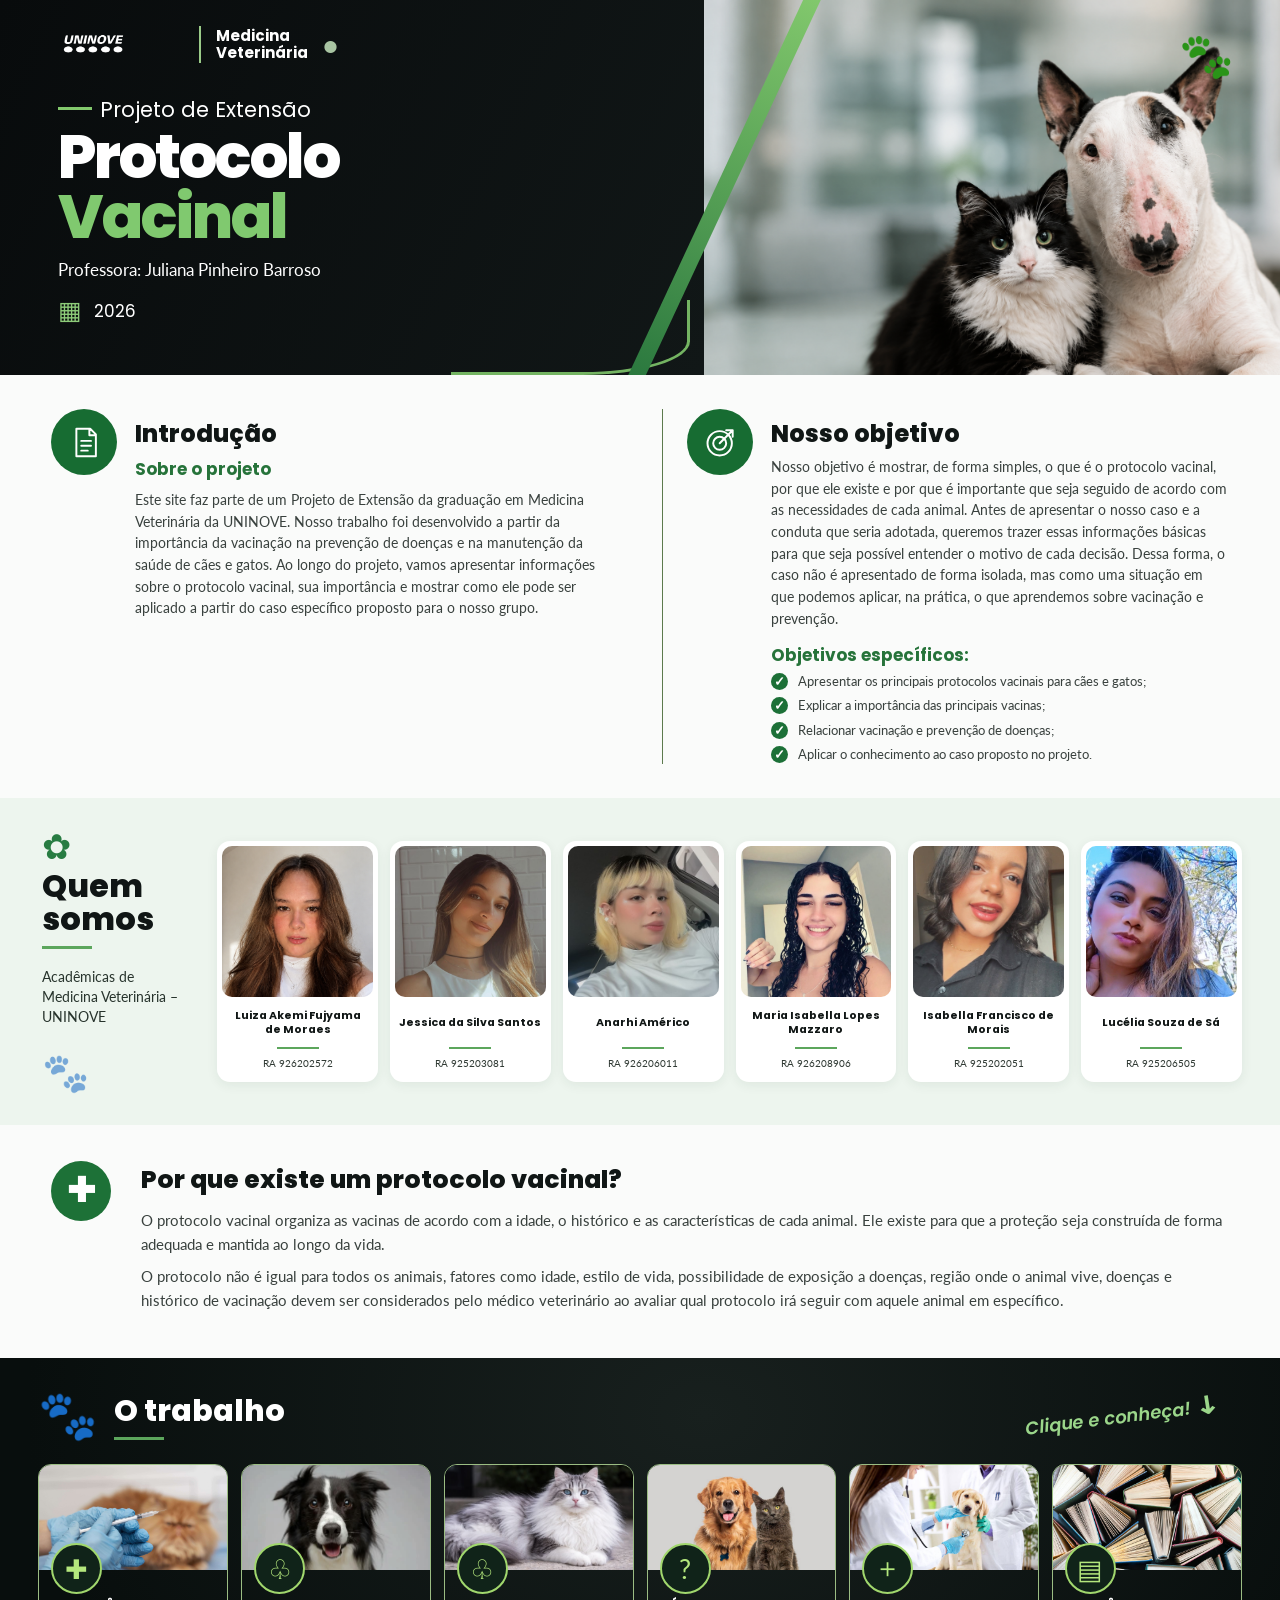
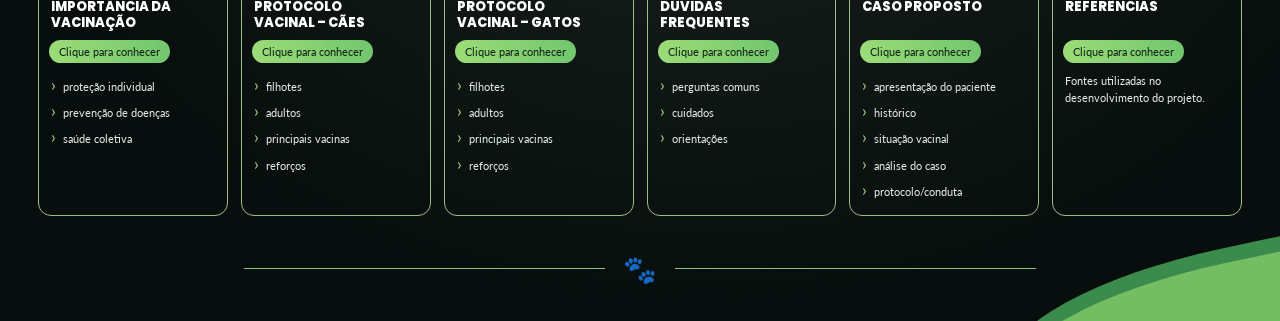
==== commit 8e71eb2c: "Update index.html" ====
--- a/VETLINK/index.html
+++ b/VETLINK/index.html
@@ -146,7 +146,7 @@
             <img src="img/LUIZA.png" alt="Luiza Akemi Fujyama de Moraes">
             <h3>Luiza Akemi Fujyama<br>de Moraes</h3>
             <span class="member-rule"></span>
-            <p>RA 826202572</p>
+            <p>RA 926202572</p>
           </article>
 
           <article class="member-card">
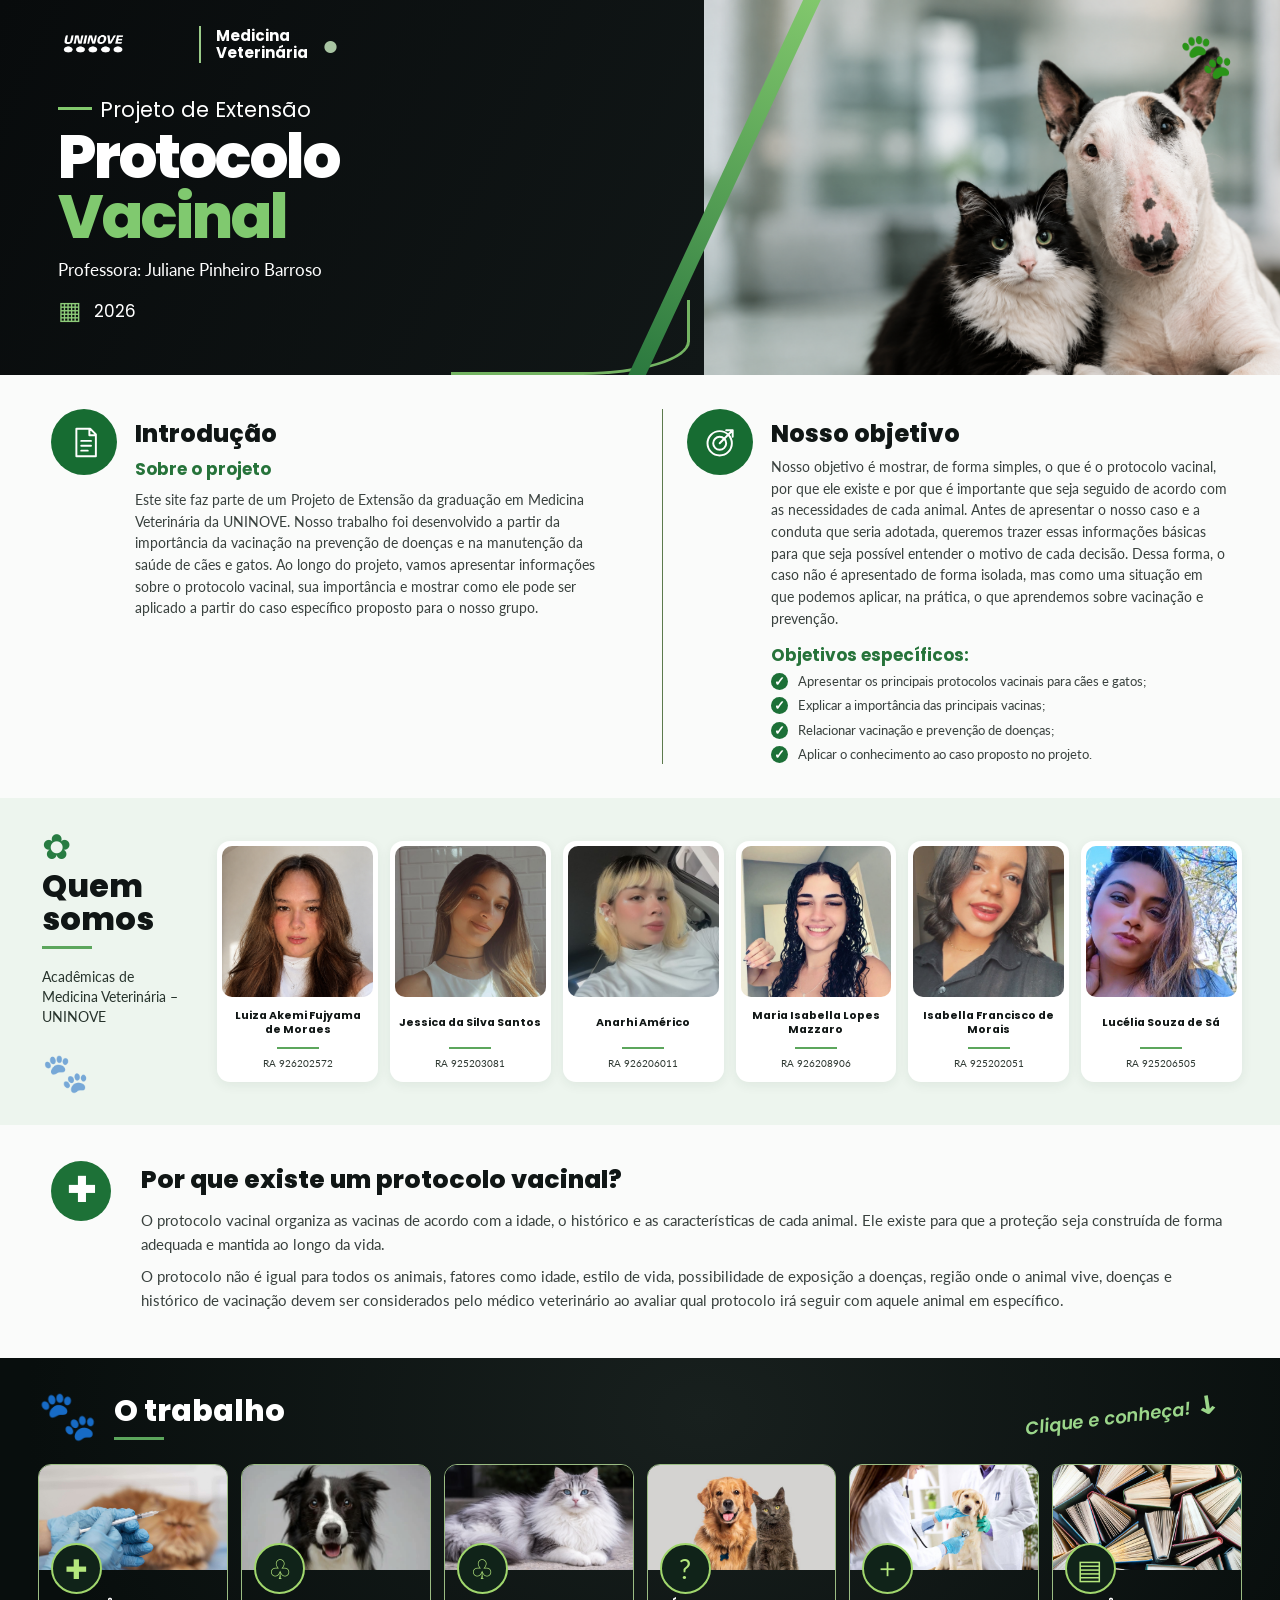
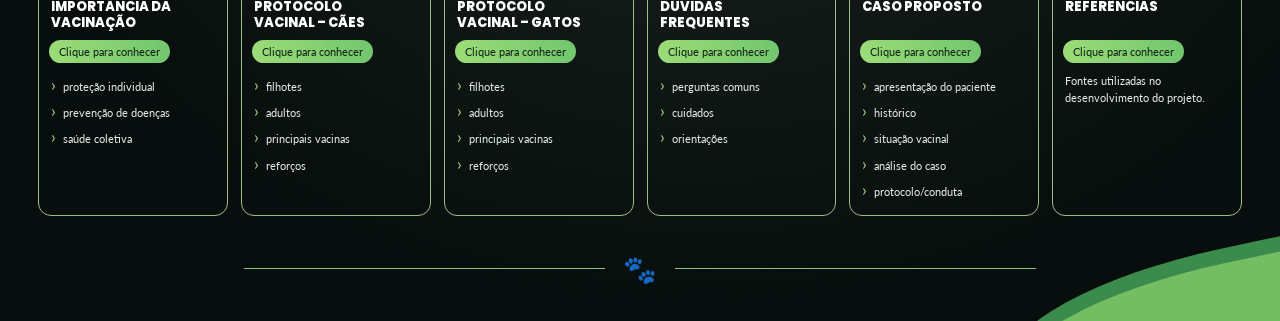
==== commit 7c1febf2: "Update index.html" ====
--- a/VETLINK/index.html
+++ b/VETLINK/index.html
@@ -35,7 +35,7 @@
           <span>Vacinal</span>
         </h1>
 
-        <p class="teacher">Professora: Juliana Pinheiro Barroso</p>
+        <p class="teacher">Professora: Juliane Pinheiro Barroso</p>
 
         <p class="year">
           <span class="calendar-icon" aria-hidden="true">▦</span>
